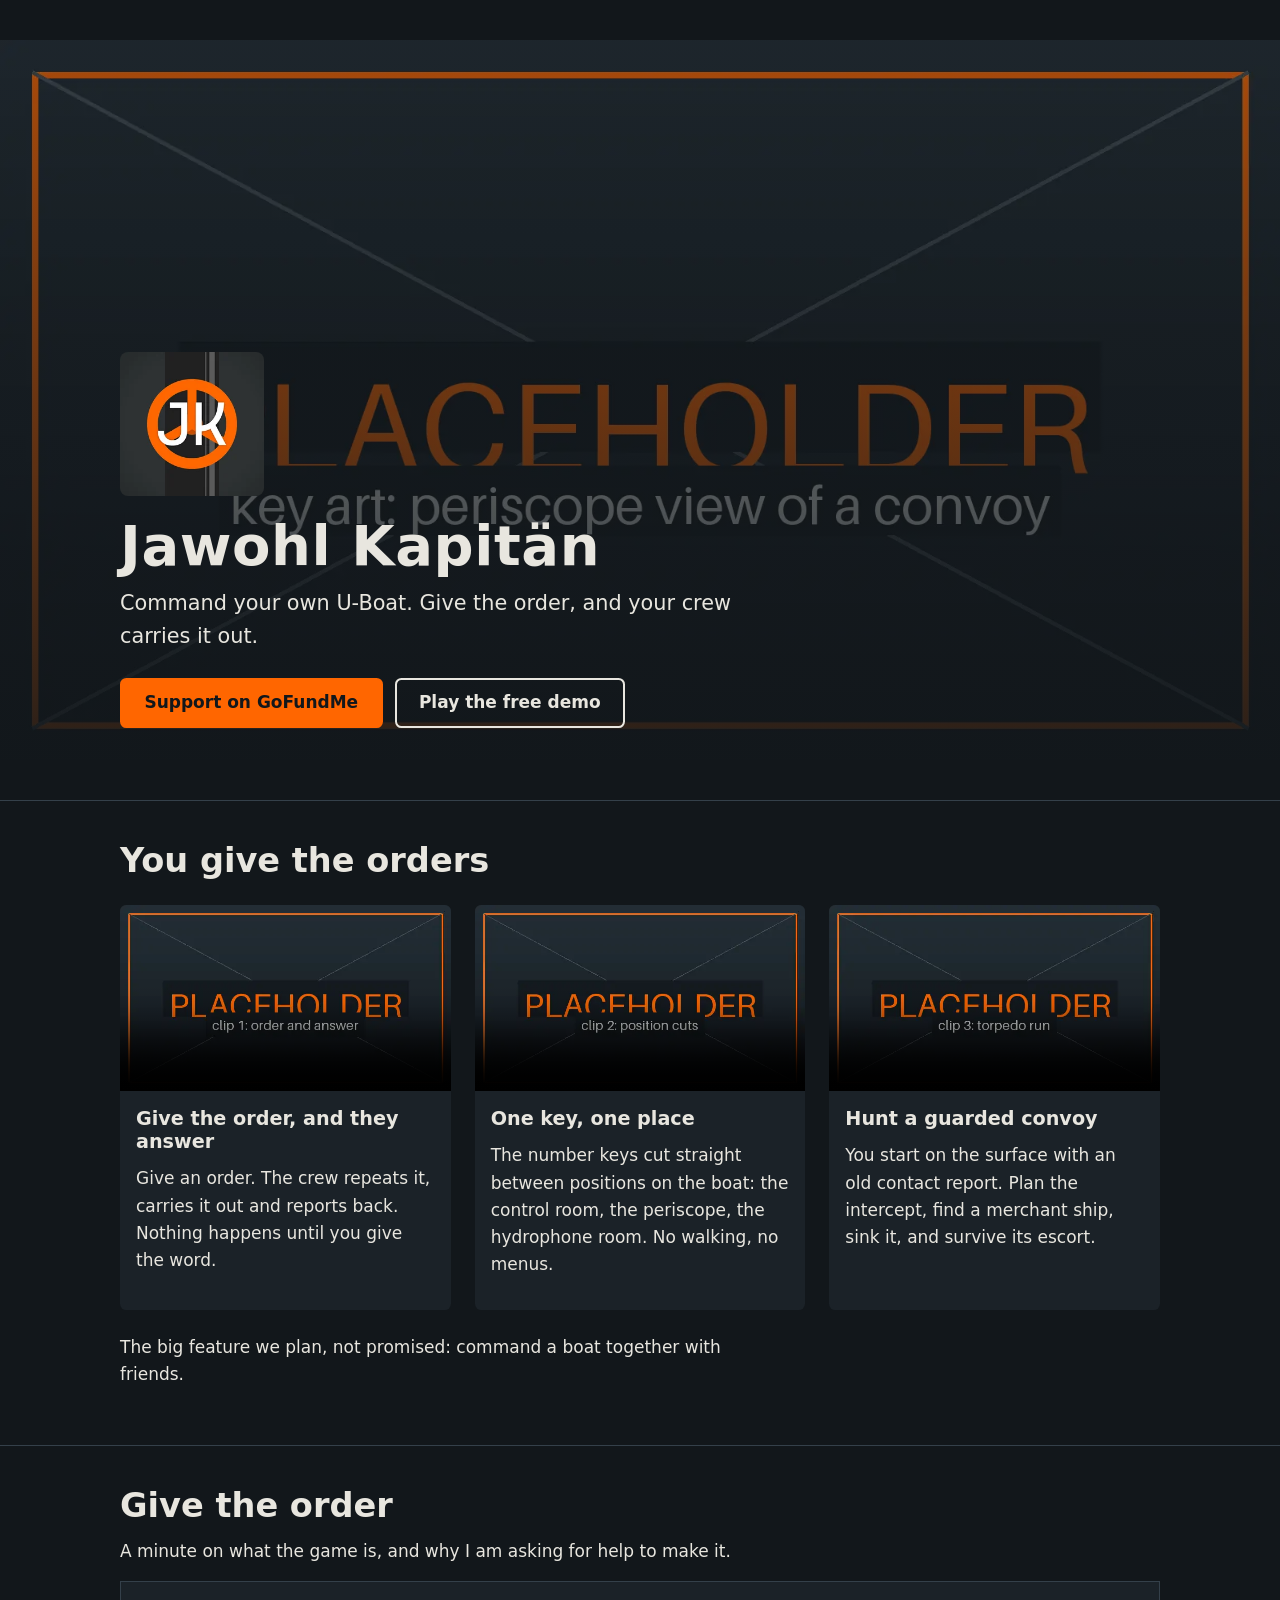
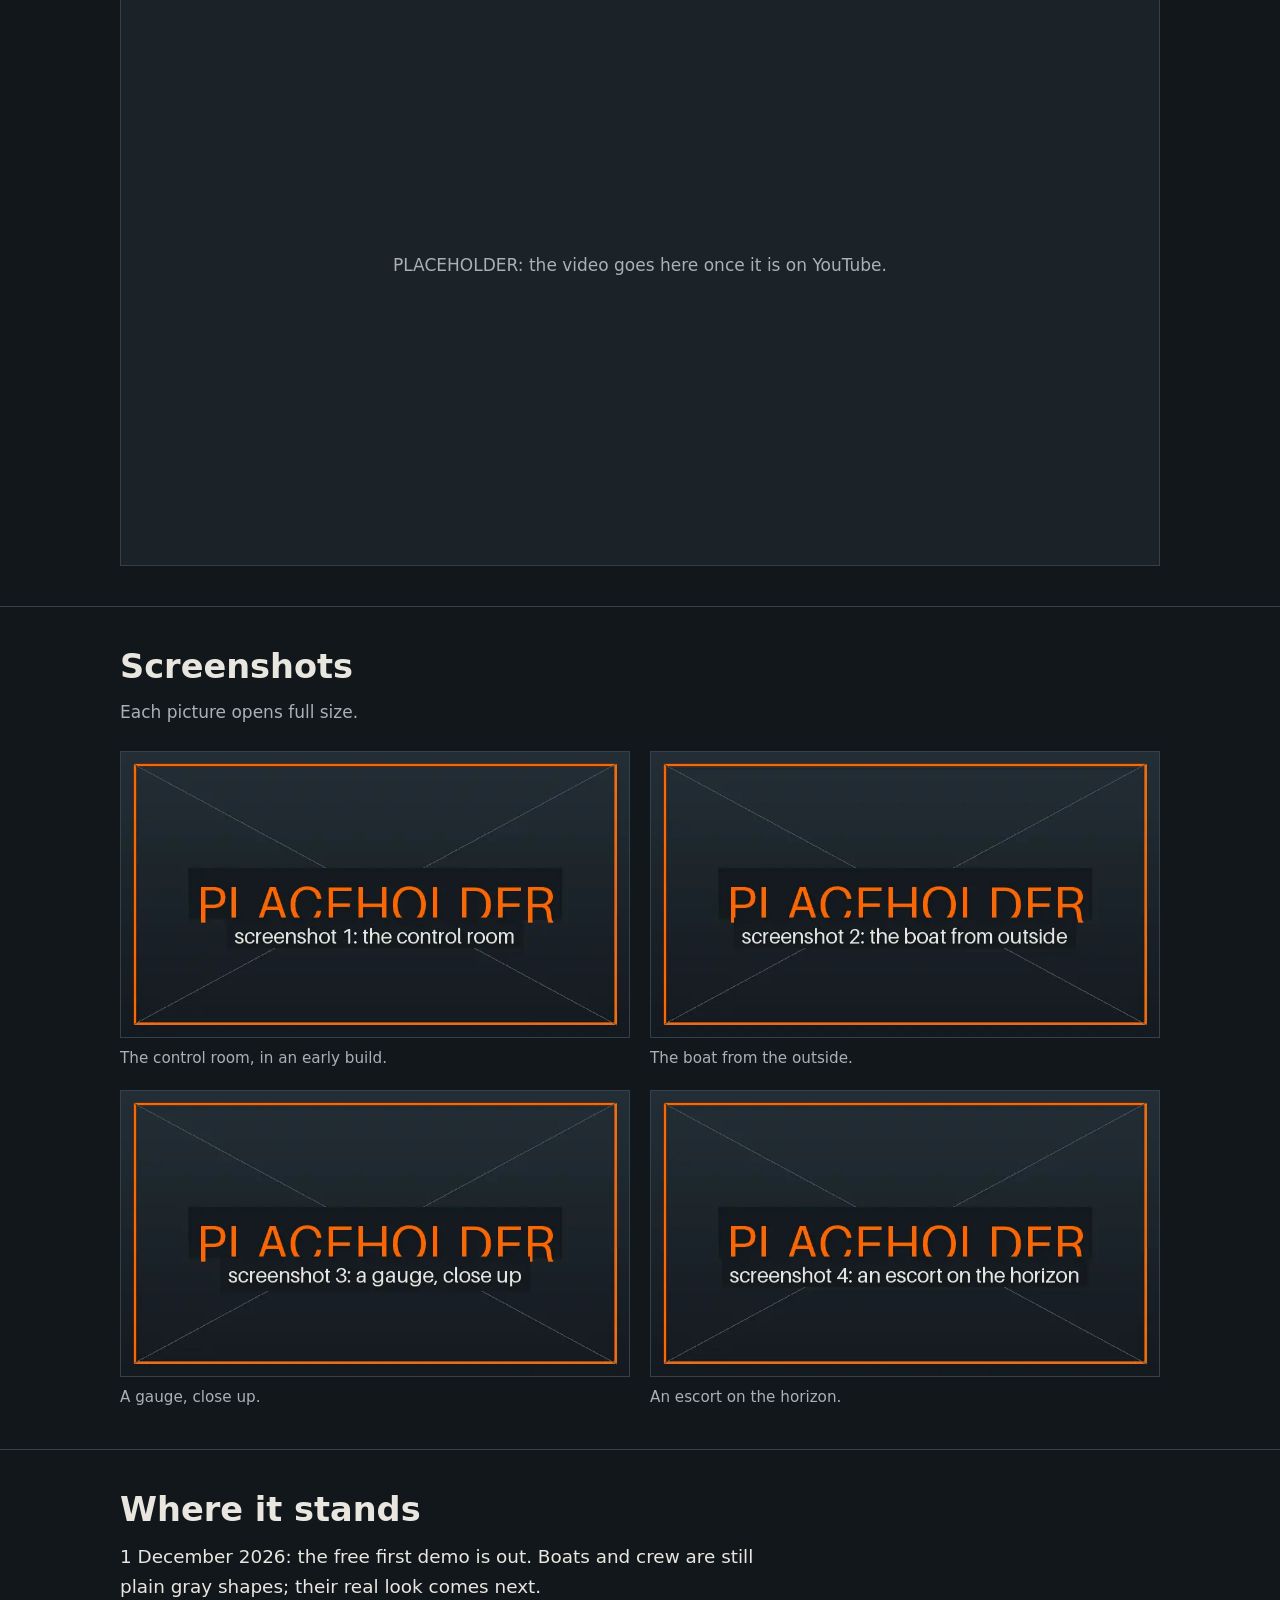
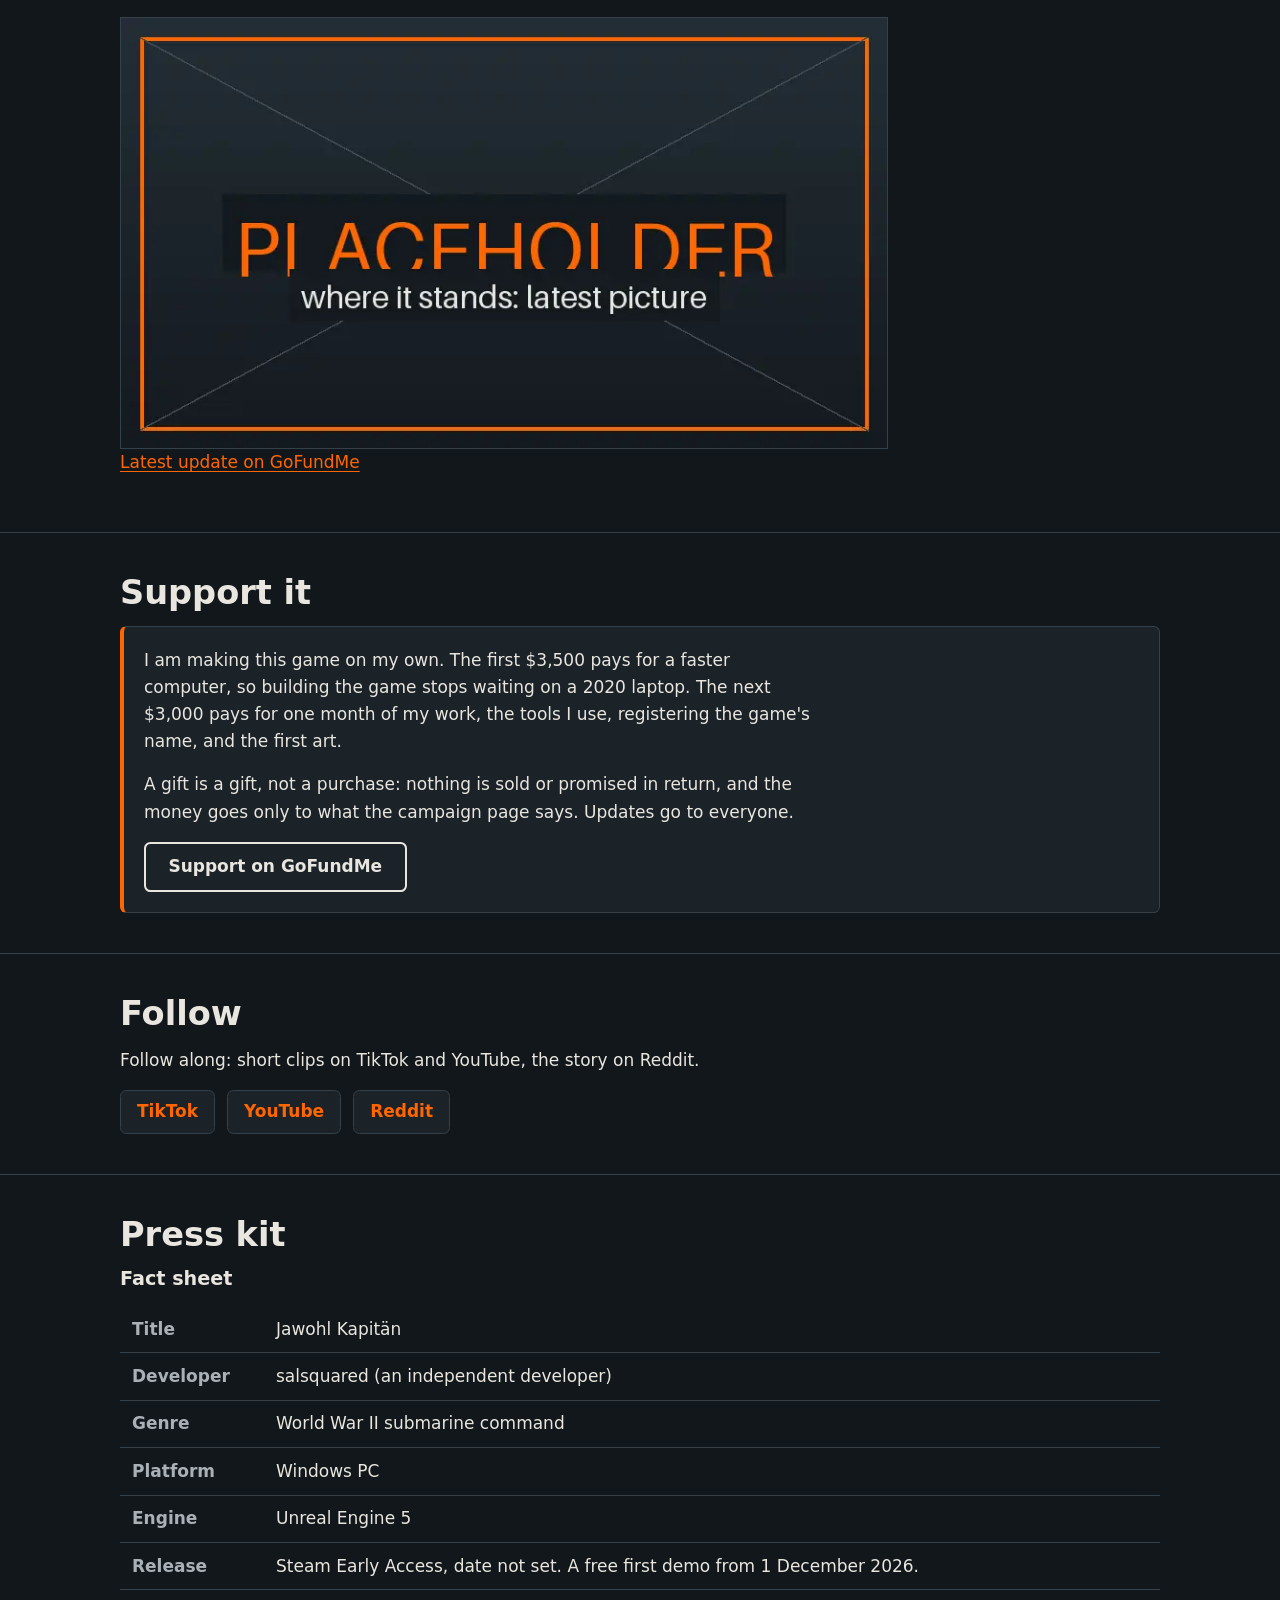
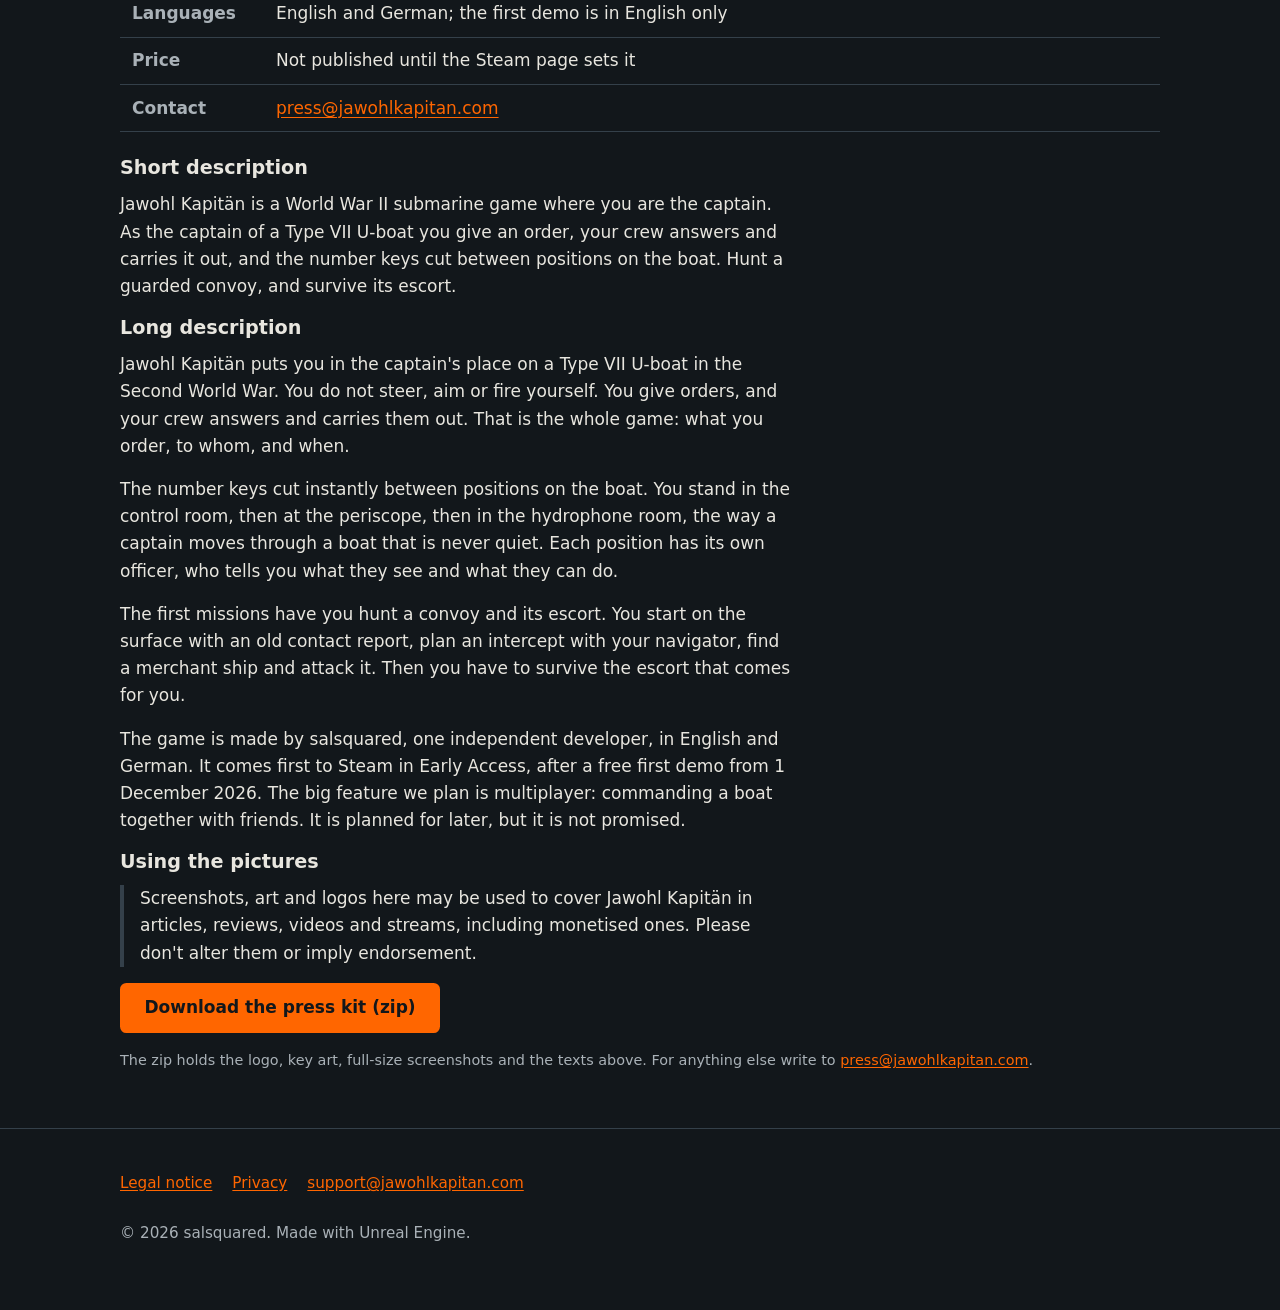
==== index.html @ ec9c2234 "The one-page site for Jawohl Kapitän, stage 1, with placeholder art - English page with nine section" ====
<!doctype html>
<html lang="en">
<head>
<meta charset="utf-8">
<meta name="viewport" content="width=device-width, initial-scale=1">
<title>Jawohl Kapitän: command your own U-Boat</title>
<!-- TODO-COPY: the hook is not settled (description, og:description, twitter:description and the hero). -->
<meta name="description" content="Command your own U-Boat. Give the order, and your crew carries it out.">
<meta name="referrer" content="strict-origin-when-cross-origin">
<meta name="theme-color" content="#12171b">
<link rel="canonical" href="https://jawohlkapitan.com/">
<!-- DE_LIVE: German is built but not switched on. See README, "Switching German on".
<link rel="alternate" hreflang="en" href="https://jawohlkapitan.com/">
<link rel="alternate" hreflang="de" href="https://jawohlkapitan.com/de/">
<link rel="alternate" hreflang="x-default" href="https://jawohlkapitan.com/">
-->
<!-- TODO-COPY: the JK badge logo is not settled (favicon, apple-touch-icon, hero logo). -->
<link rel="icon" type="image/png" href="/assets/img/favicon.png">
<link rel="apple-touch-icon" href="/assets/img/apple-touch-icon.png">
<link rel="stylesheet" href="/assets/site.css">
<meta property="og:type" content="website">
<meta property="og:site_name" content="Jawohl Kapitän">
<meta property="og:title" content="Jawohl Kapitän">
<meta property="og:description" content="Command your own U-Boat. Give the order, and your crew carries it out.">
<meta property="og:url" content="https://jawohlkapitan.com/">
<meta property="og:locale" content="en_US">
<meta property="og:image" content="https://jawohlkapitan.com/assets/img/og.jpg">
<meta property="og:image:width" content="1200">
<meta property="og:image:height" content="630">
<meta property="og:image:alt" content="Jawohl Kapitän: a convoy seen through a periscope">
<meta name="twitter:card" content="summary_large_image">
<meta name="twitter:title" content="Jawohl Kapitän">
<meta name="twitter:description" content="Command your own U-Boat. Give the order, and your crew carries it out.">
<meta name="twitter:image" content="https://jawohlkapitan.com/assets/img/og.jpg">
<meta name="twitter:image:alt" content="Jawohl Kapitän: a convoy seen through a periscope">
</head>
<body>
<a class="skip" href="#main">Skip to the content</a>
<header class="wrap langbar"><!-- DE_LIVE: language switch, uncomment when German goes live.
<nav aria-label="Language"><span aria-current="true">EN</span> | <a href="/de/" hreflang="de" lang="de">DE</a></nav>
--></header>

<main id="main">

<!-- 1 Top -->
<section id="top" aria-labelledby="top-title">
  <div class="hero">
    <!-- PLACEHOLDER key art: replace assets/img/hero-1x.webp (800 px wide) and hero-2x.webp (1600 px wide). -->
    <img class="hero-img" src="/assets/img/hero-1x.webp" srcset="/assets/img/hero-1x.webp 800w, /assets/img/hero-2x.webp 1600w" sizes="100vw" width="1600" height="900" alt="A convoy of merchant ships on the open sea, seen through a periscope">
    <div class="hero-text">
      <!-- TODO-COPY: the JK badge logo is not settled. -->
      <img class="hero-logo" src="/assets/img/logo-1x.webp" srcset="/assets/img/logo-1x.webp 1x, /assets/img/logo-2x.webp 2x" width="256" height="256" alt="Jawohl Kapitän logo">
      <h1 id="top-title">Jawohl Kapitän</h1>
      <!-- TODO-COPY: the hook is not settled; it is repeated in the description, og:description and twitter:description meta tags. -->
      <p class="hero-hook">Command your own U-Boat. Give the order, and your crew carries it out.</p>
      <div class="buttons">
        <!-- STAGE 1 main button. Stage 2: "Wishlist on Steam" (href = the Steam store page). Stage 3: "Buy on Steam". See README, "Stage switches". -->
        <a class="btn" href="https://TODO-GOFUNDME">Support on GoFundMe</a>
        <!-- Second button from 1 December 2026: itch.io until the Steam page is up, then the Steam page. -->
        <!-- TODO-COPY: the demo's name ("the free first demo") is not settled. -->
        <a class="btn btn-second" href="https://TODO-ITCH">Play the free demo</a>
      </div>
    </div>
  </div>
</section>

<!-- 2 You give the orders -->
<section id="orders" aria-labelledby="orders-title">
  <div class="wrap">
    <h2 id="orders-title">You give the orders</h2>
    <ul class="clips">
      <li class="clip">
        <!-- PLACEHOLDER clip: replace assets/video/clip-1.mp4 (5 to 8 s, silent, under about 2 MB, captions burned in) and assets/img/clip-1-poster.webp -->
        <video muted loop playsinline autoplay controls poster="/assets/img/clip-1-poster.webp" width="640" height="360" aria-label="Silent clip: you give an order and the crew answers, with captions">
          <source src="/assets/video/clip-1.mp4" type="video/mp4">
        </video>
        <img class="still" src="/assets/img/clip-1-poster.webp" width="640" height="360" loading="lazy" alt="Still from the clip: you give an order and the crew answers">
        <div class="clip-body">
          <h3>Give the order, and they answer</h3>
          <p>Give an order. The crew repeats it, carries it out and reports back. Nothing happens until you give the word.</p>
        </div>
      </li>
      <li class="clip">
        <!-- PLACEHOLDER clip: replace assets/video/clip-2.mp4 and assets/img/clip-2-poster.webp -->
        <video muted loop playsinline autoplay controls poster="/assets/img/clip-2-poster.webp" width="640" height="360" aria-label="Silent clip: the number keys cut between positions on the boat">
          <source src="/assets/video/clip-2.mp4" type="video/mp4">
        </video>
        <img class="still" src="/assets/img/clip-2-poster.webp" width="640" height="360" loading="lazy" alt="Still from the clip: cutting between positions on the boat">
        <div class="clip-body">
          <h3>One key, one place</h3>
          <p>The number keys cut straight between positions on the boat: the control room, the periscope, the hydrophone room. No walking, no menus.</p>
        </div>
      </li>
      <li class="clip">
        <!-- PLACEHOLDER clip: replace assets/video/clip-3.mp4 and assets/img/clip-3-poster.webp -->
        <video muted loop playsinline autoplay controls poster="/assets/img/clip-3-poster.webp" width="640" height="360" aria-label="Silent clip: a torpedo run against a merchant ship">
          <source src="/assets/video/clip-3.mp4" type="video/mp4">
        </video>
        <img class="still" src="/assets/img/clip-3-poster.webp" width="640" height="360" loading="lazy" alt="Still from the clip: a torpedo run against a merchant ship">
        <div class="clip-body">
          <h3>Hunt a guarded convoy</h3>
          <p>You start on the surface with an old contact report. Plan the intercept, find a merchant ship, sink it, and survive its escort.</p>
        </div>
      </li>
    </ul>
    <p class="note-line">The big feature we plan, not promised: command a boat together with friends.</p>
  </div>
</section>

<!-- 3 The video -->
<section id="video" aria-labelledby="video-title">
  <div class="wrap">
    <h2 id="video-title">Give the order</h2>
    <p>A minute on what the game is, and why I am asking for help to make it.</p>
    <div class="video-frame">
      <!-- TODO-VIDEO-ID: once the YouTube video exists, delete the placeholder div below and uncomment this iframe, putting the real ID in the URL.
      <iframe src="https://www.youtube-nocookie.com/embed/TODO-VIDEO-ID" title="Jawohl Kapitän: Give the order (video)" loading="lazy" referrerpolicy="strict-origin-when-cross-origin" allow="fullscreen; picture-in-picture" allowfullscreen></iframe>
      -->
      <div class="video-placeholder" role="img" aria-label="Video placeholder"><p>PLACEHOLDER: the video goes here once it is on YouTube.</p></div>
    </div>
  </div>
</section>

<!-- 4 Screenshots -->
<section id="screenshots" aria-labelledby="screenshots-title">
  <div class="wrap">
    <h2 id="screenshots-title">Screenshots</h2>
    <p class="muted">Each picture opens full size.</p>
    <ul class="shots">
      <li><figure>
        <!-- PLACEHOLDER still: replace assets/img/shot-1-1x.webp (800 px) and shot-1-2x.webp (1600 px, also the full-size link) -->
        <a href="/assets/img/shot-1-2x.webp"><img src="/assets/img/shot-1-1x.webp" srcset="/assets/img/shot-1-1x.webp 800w, /assets/img/shot-1-2x.webp 1600w" sizes="(min-width: 40rem) 50vw, 100vw" width="1600" height="900" loading="lazy" alt="The control room of the U-boat, seen from the captain's position"></a>
        <figcaption>The control room, in an early build.</figcaption>
      </figure></li>
      <li><figure>
        <a href="/assets/img/shot-2-2x.webp"><img src="/assets/img/shot-2-1x.webp" srcset="/assets/img/shot-2-1x.webp 800w, /assets/img/shot-2-2x.webp 1600w" sizes="(min-width: 40rem) 50vw, 100vw" width="1600" height="900" loading="lazy" alt="The U-boat seen from the outside, on the surface"></a>
        <figcaption>The boat from the outside.</figcaption>
      </figure></li>
      <li><figure>
        <a href="/assets/img/shot-3-2x.webp"><img src="/assets/img/shot-3-1x.webp" srcset="/assets/img/shot-3-1x.webp 800w, /assets/img/shot-3-2x.webp 1600w" sizes="(min-width: 40rem) 50vw, 100vw" width="1600" height="900" loading="lazy" alt="Close-up of a gauge in the boat"></a>
        <figcaption>A gauge, close up.</figcaption>
      </figure></li>
      <li><figure>
        <a href="/assets/img/shot-4-2x.webp"><img src="/assets/img/shot-4-1x.webp" srcset="/assets/img/shot-4-1x.webp 800w, /assets/img/shot-4-2x.webp 1600w" sizes="(min-width: 40rem) 50vw, 100vw" width="1600" height="900" loading="lazy" alt="An escort corvette on the horizon"></a>
        <figcaption>An escort on the horizon.</figcaption>
      </figure></li>
    </ul>
  </div>
</section>

<!-- 5 Where it stands -->
<section id="status" aria-labelledby="status-title">
  <div class="wrap">
    <h2 id="status-title">Where it stands</h2>
    <!-- Rewrite this one dated line at each milestone, together with the GoFundMe update. -->
    <!-- TODO-COPY: the demo's name ("the free first demo") is not settled. -->
    <p class="dated">1 December 2026: the free first demo is out. Boats and crew are still plain gray shapes; their real look comes next.</p>
    <figure class="status-fig">
      <!-- PLACEHOLDER picture: replace assets/img/status-1x.webp and status-2x.webp with the newest picture -->
      <a href="/assets/img/status-2x.webp"><img src="/assets/img/status-1x.webp" srcset="/assets/img/status-1x.webp 800w, /assets/img/status-2x.webp 1600w" sizes="(min-width: 48rem) 48rem, 100vw" width="1600" height="900" loading="lazy" alt="The newest picture of the game"></a>
    </figure>
    <!-- Remove this link when the campaign ends. -->
    <p class="update-link"><a href="https://TODO-GOFUNDME-UPDATE">Latest update on GoFundMe</a></p>
  </div>
</section>

<!-- CAMPAIGN_BLOCK_START: section 6 shows only while the GoFundMe campaign runs. Delete from here to CAMPAIGN_BLOCK_END when it ends. -->
<section id="support" aria-labelledby="support-title">
  <div class="wrap">
    <h2 id="support-title">Support it</h2>
    <div class="support">
      <!-- TODO-COPY: the first line of section 6 ("pays for") is not settled. -->
      <p>I am making this game on my own. The first $3,500 pays for a faster computer, so building the game stops waiting on a 2020 laptop. The next $3,000 pays for one month of my work, the tools I use, registering the game's name, and the first art.</p>
      <p>A gift is a gift, not a purchase: nothing is sold or promised in return, and the money goes only to what the campaign page says. Updates go to everyone.</p>
      <div class="buttons"><a class="btn btn-second" href="https://TODO-GOFUNDME">Support on GoFundMe</a></div>
    </div>
  </div>
</section>
<!-- CAMPAIGN_BLOCK_END -->

<!-- 7 Follow -->
<section id="follow" aria-labelledby="follow-title">
  <div class="wrap">
    <h2 id="follow-title">Follow</h2>
    <p>Follow along: short clips on TikTok and YouTube, the story on Reddit.</p>
    <ul class="linkrow">
      <li><a href="https://www.tiktok.com/@jawohlkapitan">TikTok</a></li>
      <li><a href="https://www.youtube.com/@jawohlkapitan">YouTube</a></li>
      <li><a href="https://www.reddit.com/user/jawohlkapitan">Reddit</a></li>
      <!-- STEAM_BLOCK (stage 2, when the Steam page exists): uncomment and set the real URL.
      <li><a href="https://TODO-STEAM-URL">Steam</a></li>
      -->
      <!-- BLUESKY_BLOCK (once the handle is claimed and posting): uncomment and set the real URL.
      <li><a href="https://bsky.app/profile/jawohlkapitan.com">Bluesky</a></li>
      -->
      <!-- X_BLOCK (once the account is claimed and posting): uncomment and set the real URL.
      <li><a href="https://x.com/TODO-X-HANDLE">X</a></li>
      -->
    </ul>
  </div>
</section>

<!-- 8 Press kit -->
<section id="press" aria-labelledby="press-title">
  <div class="wrap">
    <h2 id="press-title">Press kit</h2>
    <h3>Fact sheet</h3>
    <table class="facts">
      <tbody>
        <tr><th scope="row">Title</th><td>Jawohl Kapitän</td></tr>
        <tr><th scope="row">Developer</th><td>salsquared (an independent developer)</td></tr>
        <tr><th scope="row">Genre</th><td>World War II submarine command</td></tr>
        <tr><th scope="row">Platform</th><td>Windows PC</td></tr>
        <tr><th scope="row">Engine</th><td>Unreal Engine 5</td></tr>
        <!-- TODO-COPY: the demo's name ("the free first demo") is not settled. -->
        <tr><th scope="row">Release</th><td>Steam Early Access, date not set. A free first demo from 1 December 2026.</td></tr>
        <tr><th scope="row">Languages</th><td>English and German; the first demo is in English only</td></tr>
        <tr><th scope="row">Price</th><td>Not published until the Steam page sets it</td></tr>
        <tr><th scope="row">Contact</th><td><a href="mailto:press@jawohlkapitan.com">press@jawohlkapitan.com</a></td></tr>
      </tbody>
    </table>
    <h3>Short description</h3>
    <p class="desc">Jawohl Kapitän is a World War II submarine game where you are the captain. As the captain of a Type VII U-boat you give an order, your crew answers and carries it out, and the number keys cut between positions on the boat. Hunt a guarded convoy, and survive its escort.</p>
    <h3>Long description</h3>
    <div class="desc">
      <!-- TODO-COPY: "You do not steer, aim or fire yourself." in this paragraph is not settled. -->
      <p>Jawohl Kapitän puts you in the captain's place on a Type VII U-boat in the Second World War. You do not steer, aim or fire yourself. You give orders, and your crew answers and carries them out. That is the whole game: what you order, to whom, and when.</p>
      <p>The number keys cut instantly between positions on the boat. You stand in the control room, then at the periscope, then in the hydrophone room, the way a captain moves through a boat that is never quiet. Each position has its own officer, who tells you what they see and what they can do.</p>
      <!-- TODO-COPY: "first missions" (and its German) is not settled. -->
      <p>The first missions have you hunt a convoy and its escort. You start on the surface with an old contact report, plan an intercept with your navigator, find a merchant ship and attack it. Then you have to survive the escort that comes for you.</p>
      <!-- TODO-COPY: "the free first demo" is not settled. -->
      <p>The game is made by salsquared, one independent developer, in English and German. It comes first to Steam in Early Access, after a free first demo from 1 December 2026. The big feature we plan is multiplayer: commanding a boat together with friends. It is planned for later, but it is not promised.</p>
    </div>
    <h3>Using the pictures</h3>
    <p class="use-line">Screenshots, art and logos here may be used to cover Jawohl Kapitän in articles, reviews, videos and streams, including monetised ones. Please don't alter them or imply endorsement.</p>
    <p>
      <!-- PLACEHOLDER zip: built from placeholder files for now. Rebuild with tools/build_press_kit.py (README, "Press kit rebuild"). -->
      <a class="btn" href="/press/jawohl-kapitan-press-kit.zip" download>Download the press kit (zip)</a>
    </p>
    <p class="small">The zip holds the logo, key art, full-size screenshots and the texts above. For anything else write to <a href="mailto:press@jawohlkapitan.com">press@jawohlkapitan.com</a>.</p>
  </div>
</section>

</main>

<!-- 9 Footer -->
<footer id="footer">
  <div class="wrap">
    <ul>
      <li><a href="/legal-notice/">Legal notice</a></li>
      <li><a href="/privacy/">Privacy</a></li>
      <!-- DE_LIVE: German privacy notice link, uncomment when German goes live.
      <li><a href="/de/datenschutz/" hreflang="de" lang="de">Datenschutz</a></li>
      -->
      <li><a href="mailto:support@jawohlkapitan.com">support@jawohlkapitan.com</a></li>
    </ul>
    <p>&copy; 2026 salsquared. Made with Unreal Engine.</p>
  </div>
</footer>
</body>
</html>
---- assets/site.css ----
/* Jawohl Kapitän site. One file, no inline styles anywhere (the CSP has no 'unsafe-inline'). */

/* PLACEHOLDER palette: colours are not settled yet. Change them here only. */
:root {
  --bg: #12171b;
  --surface: #1b2228;
  --surface-2: #232c33;
  --text: #e8e6df;
  --muted: #a9b1b7;
  --accent: #ff6600;      /* from the logo ring */
  --accent-text: #12171b; /* text on an accent button */
  --line: #34404a;
  --focus: #ffd24d;
  --maxw: 68rem;
  --gutter: 1rem;
}

*, *::before, *::after { box-sizing: border-box; }
html { -webkit-text-size-adjust: 100%; }
body {
  margin: 0;
  background: var(--bg);
  color: var(--text);
  font: 1.0625rem/1.6 system-ui, -apple-system, "Segoe UI", Roboto, "Helvetica Neue", Arial, sans-serif;
}
img, video { display: block; max-width: 100%; height: auto; }
a { color: var(--accent); text-underline-offset: 0.15em; }
a:hover { color: #ff8a3d; }
:focus-visible { outline: 3px solid var(--focus); outline-offset: 3px; }

.skip { position: absolute; left: -999px; top: 0; background: var(--focus); color: #000; padding: 0.75rem 1rem; z-index: 10; }
.skip:focus { left: 0; }

.wrap { width: 100%; max-width: var(--maxw); margin: 0 auto; padding: 0 var(--gutter); }
section { padding: 2.5rem 0; border-top: 1px solid var(--line); }
section:first-of-type { border-top: 0; }
h1, h2, h3 { line-height: 1.2; margin: 0 0 0.75rem; }
h1 { font-size: clamp(2rem, 8vw, 3.5rem); letter-spacing: 0.01em; }
h2 { font-size: clamp(1.5rem, 5vw, 2.1rem); }
h3 { font-size: 1.2rem; }
p { margin: 0 0 1rem; }
.lead { font-size: 1.2rem; max-width: 40rem; }
.muted, figcaption, .small { color: var(--muted); }
.small { font-size: 0.9rem; }

/* language switch (only used once German is live) */
header:empty { display: none; }
.langbar { display: flex; justify-content: flex-end; padding: 0.5rem 0; font-size: 0.95rem; }
.langbar a, .langbar span { display: inline-block; padding: 0.6rem 0.5rem; min-height: 44px; }
.langbar [aria-current] { color: var(--text); font-weight: 700; text-decoration: none; }

/* 1 Top */
.hero { position: relative; display: grid; background: var(--surface); }
.hero > * { grid-area: 1 / 1; }
.hero-img { width: 100%; height: 100%; min-height: 26rem; object-fit: cover; }
.hero::after { content: ""; grid-area: 1 / 1; background: linear-gradient(to bottom, rgba(18, 23, 27, 0.35), rgba(18, 23, 27, 0.9)); }
.hero-text { position: relative; z-index: 1; align-self: end; padding: 2rem var(--gutter); max-width: var(--maxw); width: 100%; margin: 0 auto; }
.hero-text > * { max-width: 40rem; }
.hero-logo { width: 7rem; height: 7rem; border-radius: 0.5rem; margin-bottom: 1rem; }
.hero h1 { margin-bottom: 0.5rem; }
.hero-hook { font-size: 1.3rem; margin-bottom: 1.5rem; }

.buttons { display: flex; flex-wrap: wrap; gap: 0.75rem; }
.btn {
  display: inline-flex; align-items: center; justify-content: center;
  min-height: 48px; padding: 0.6rem 1.4rem;
  border-radius: 0.4rem; border: 2px solid var(--accent);
  font-weight: 700; text-decoration: none; text-align: center;
  background: var(--accent); color: var(--accent-text);
  flex: 1 1 14rem;
}
.btn:hover { background: #ff8a3d; border-color: #ff8a3d; color: var(--accent-text); }
.btn-second { background: transparent; color: var(--text); border-color: var(--text); }
.btn-second:hover { background: var(--surface-2); color: var(--text); border-color: var(--text); }

/* 2 clips */
.clips { display: grid; gap: 1.5rem; grid-template-columns: 1fr; margin: 1.5rem 0; padding: 0; list-style: none; }
.clip { background: var(--surface); border-radius: 0.4rem; overflow: hidden; }
.clip video, .clip .still { width: 100%; aspect-ratio: 16 / 9; object-fit: cover; background: var(--surface-2); }
.clip .still { display: none; }
.clip-body { padding: 1rem; }
.note-line { max-width: 40rem; }

/* 3 video */
.video-frame { position: relative; width: 100%; aspect-ratio: 16 / 9; background: var(--surface); border: 1px solid var(--line); }
.video-frame iframe, .video-frame .video-placeholder { position: absolute; inset: 0; width: 100%; height: 100%; border: 0; }
.video-placeholder { display: flex; align-items: center; justify-content: center; text-align: center; padding: 1rem; color: var(--muted); }

/* 4 screenshots and 5 status */
.shots { display: grid; gap: 1.25rem; grid-template-columns: 1fr; margin: 1.5rem 0 0; padding: 0; list-style: none; }
.shots figure, .status-fig { margin: 0; }
.status-fig { max-width: 48rem; }
.shots a, .status-fig a { display: block; }
.shots img, .status-fig img { width: 100%; aspect-ratio: 16 / 9; object-fit: cover; background: var(--surface-2); border: 1px solid var(--line); }
figcaption { padding-top: 0.5rem; font-size: 0.95rem; }
.dated { font-size: 1.15rem; max-width: 40rem; }

/* 6 support */
.support { background: var(--surface); border: 1px solid var(--line); border-left: 4px solid var(--accent); border-radius: 0.4rem; padding: 1.25rem; }
.support p { max-width: 42rem; }

/* 7 follow, link rows */
.linkrow { display: flex; flex-wrap: wrap; gap: 0.75rem; padding: 0; margin: 1rem 0 0; list-style: none; }
.linkrow a { display: inline-flex; align-items: center; min-height: 44px; padding: 0.4rem 1rem; border: 1px solid var(--line); border-radius: 0.4rem; background: var(--surface); text-decoration: none; font-weight: 600; }
.linkrow a:hover { background: var(--surface-2); }

/* 8 press kit */
.facts { width: 100%; border-collapse: collapse; margin: 1rem 0 1.5rem; }
.facts th, .facts td { text-align: left; vertical-align: top; padding: 0.6rem 0.75rem; border-bottom: 1px solid var(--line); }
.facts th { width: 9rem; color: var(--muted); font-weight: 600; }
.facts td { overflow-wrap: anywhere; }
.desc { max-width: 42rem; }
.use-line { border-left: 4px solid var(--line); padding-left: 1rem; max-width: 42rem; }

/* 9 footer */
footer { border-top: 1px solid var(--line); padding: 2rem 0 3rem; color: var(--muted); font-size: 0.95rem; }
footer ul { display: flex; flex-wrap: wrap; gap: 0.25rem 1.25rem; list-style: none; padding: 0; margin: 0 0 1rem; }
footer a { display: inline-block; min-height: 44px; padding: 0.6rem 0; }

/* draft and notice banners, legal pages */
.draft-note { background: var(--surface-2); border: 1px solid var(--accent); border-radius: 0.4rem; padding: 0.75rem 1rem; margin: 1rem 0; }
.todo-legal { border: 2px dashed var(--accent); border-radius: 0.4rem; padding: 0.75rem 1rem; margin: 1rem 0; }
.prose { max-width: 44rem; padding-top: 2rem; padding-bottom: 3rem; }
.prose h2 { margin-top: 2rem; }

@media (max-width: 39.99rem) {
  .facts th { width: 6.5rem; padding-left: 0.5rem; padding-right: 0.5rem; }
  .facts td { padding-left: 0.5rem; padding-right: 0.5rem; }
}
@media (min-width: 40rem) {
  :root { --gutter: 1.5rem; }
  .shots { grid-template-columns: repeat(2, 1fr); }
  .btn { flex: 0 1 auto; }
}
@media (min-width: 48rem) {
  .clips { grid-template-columns: repeat(3, 1fr); }
  .hero-img { min-height: 32rem; }
  .hero-logo { width: 9rem; height: 9rem; }
}

/* Reduced motion: no autoplaying clips, show the still instead. */
@media (prefers-reduced-motion: reduce) {
  .clip video { display: none; }
  .clip .still { display: block; }
  html { scroll-behavior: auto; }
}
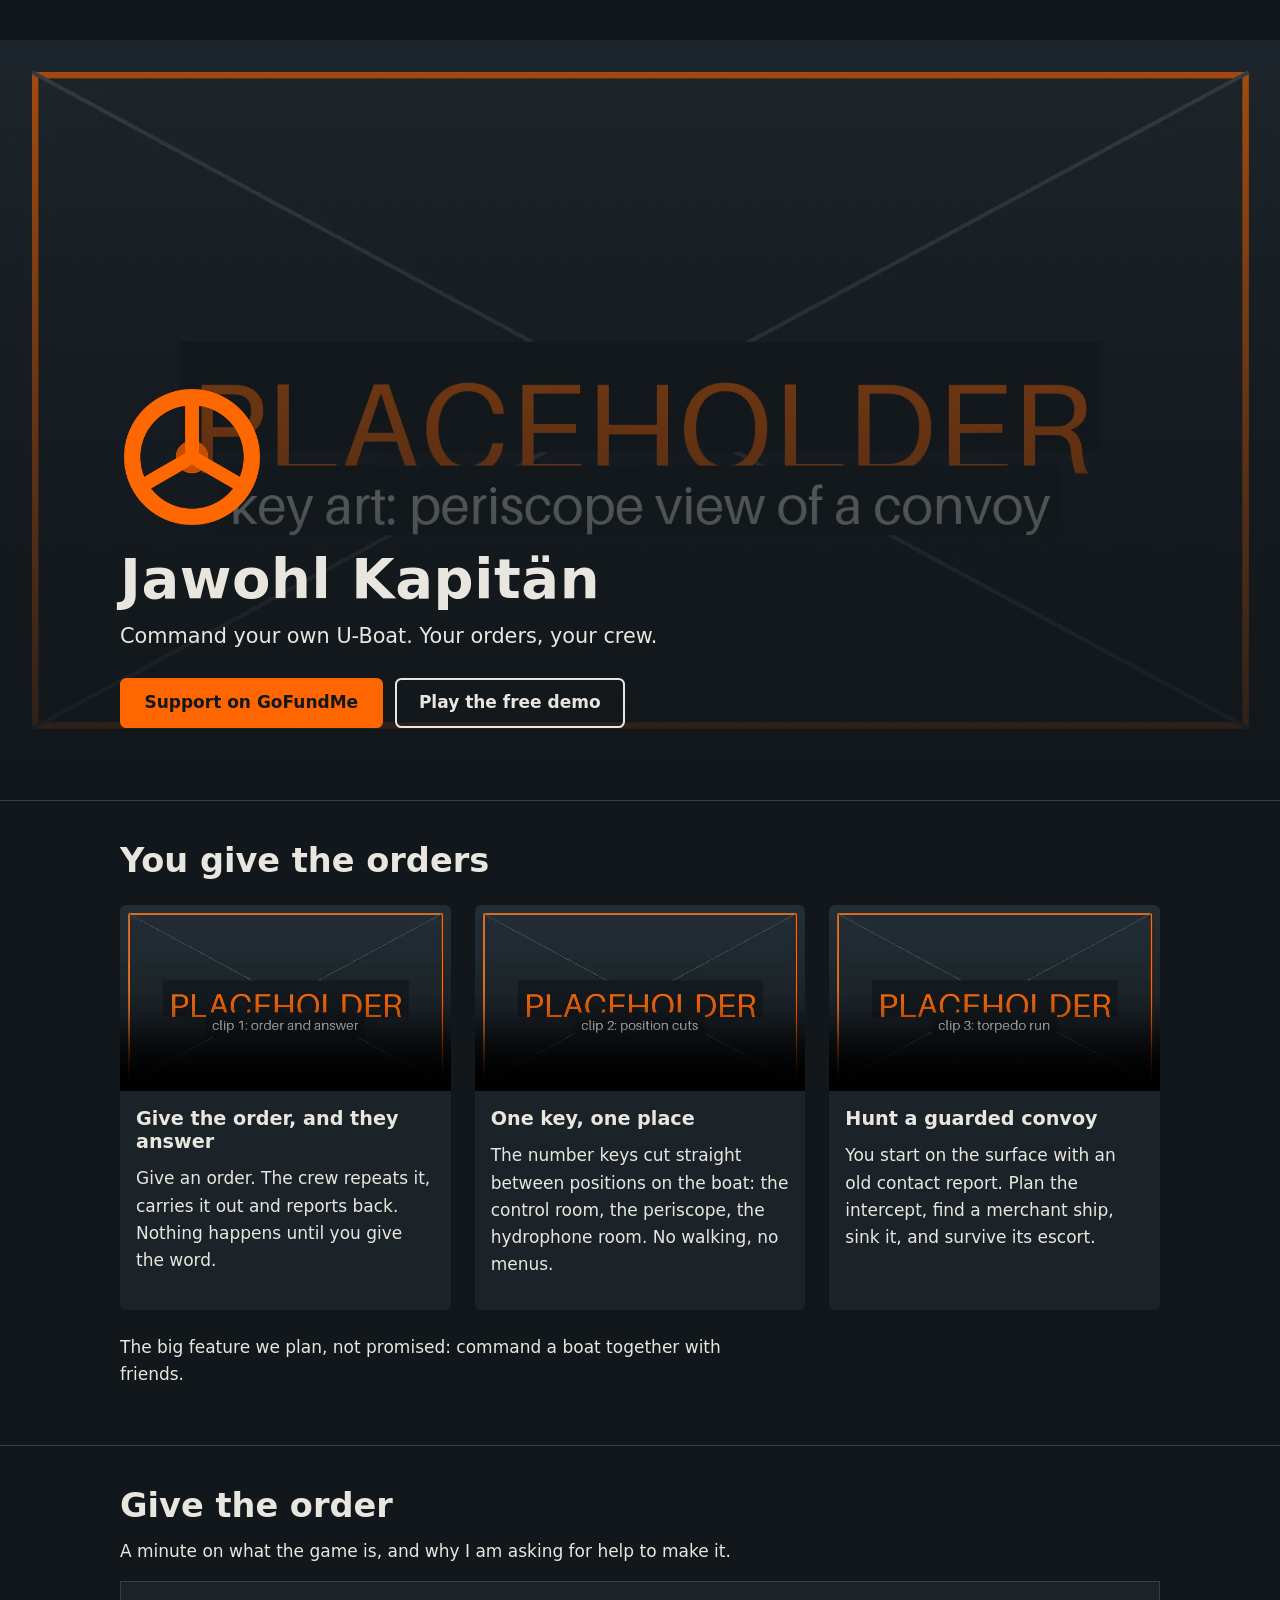
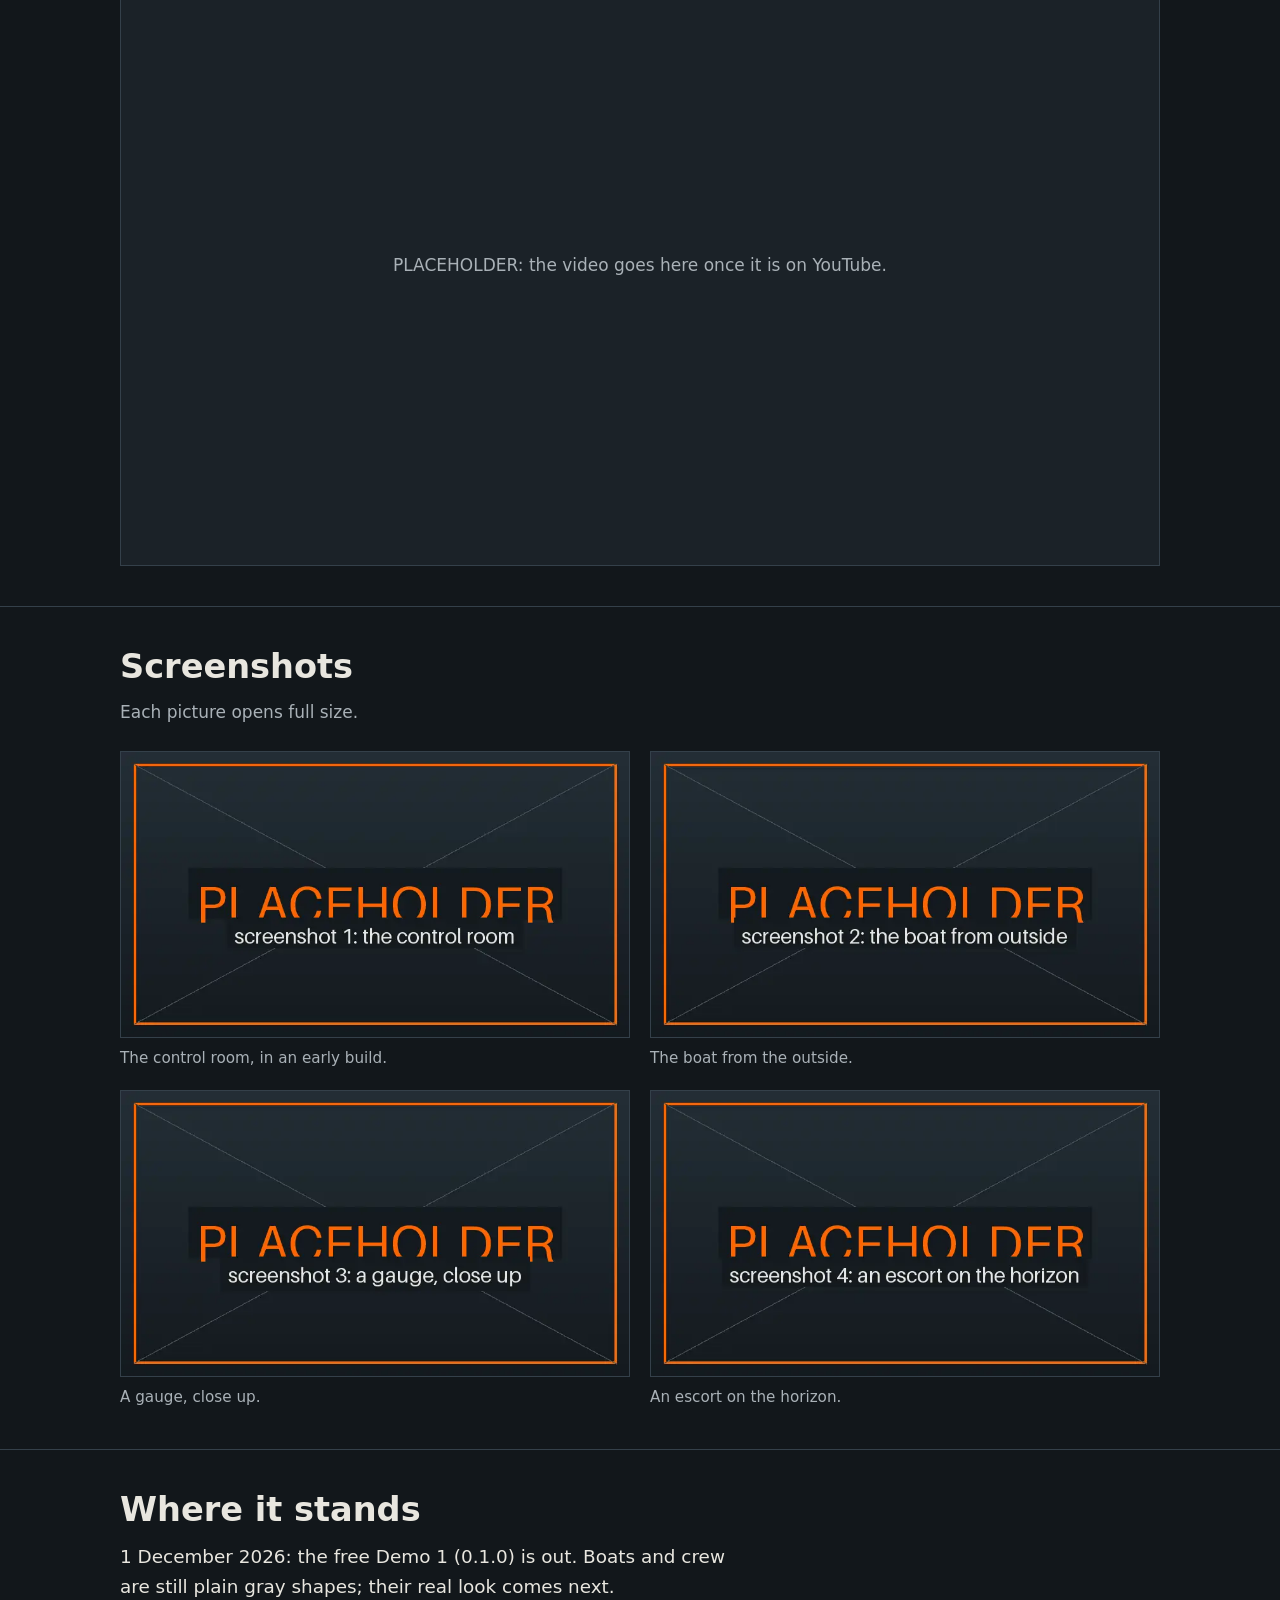
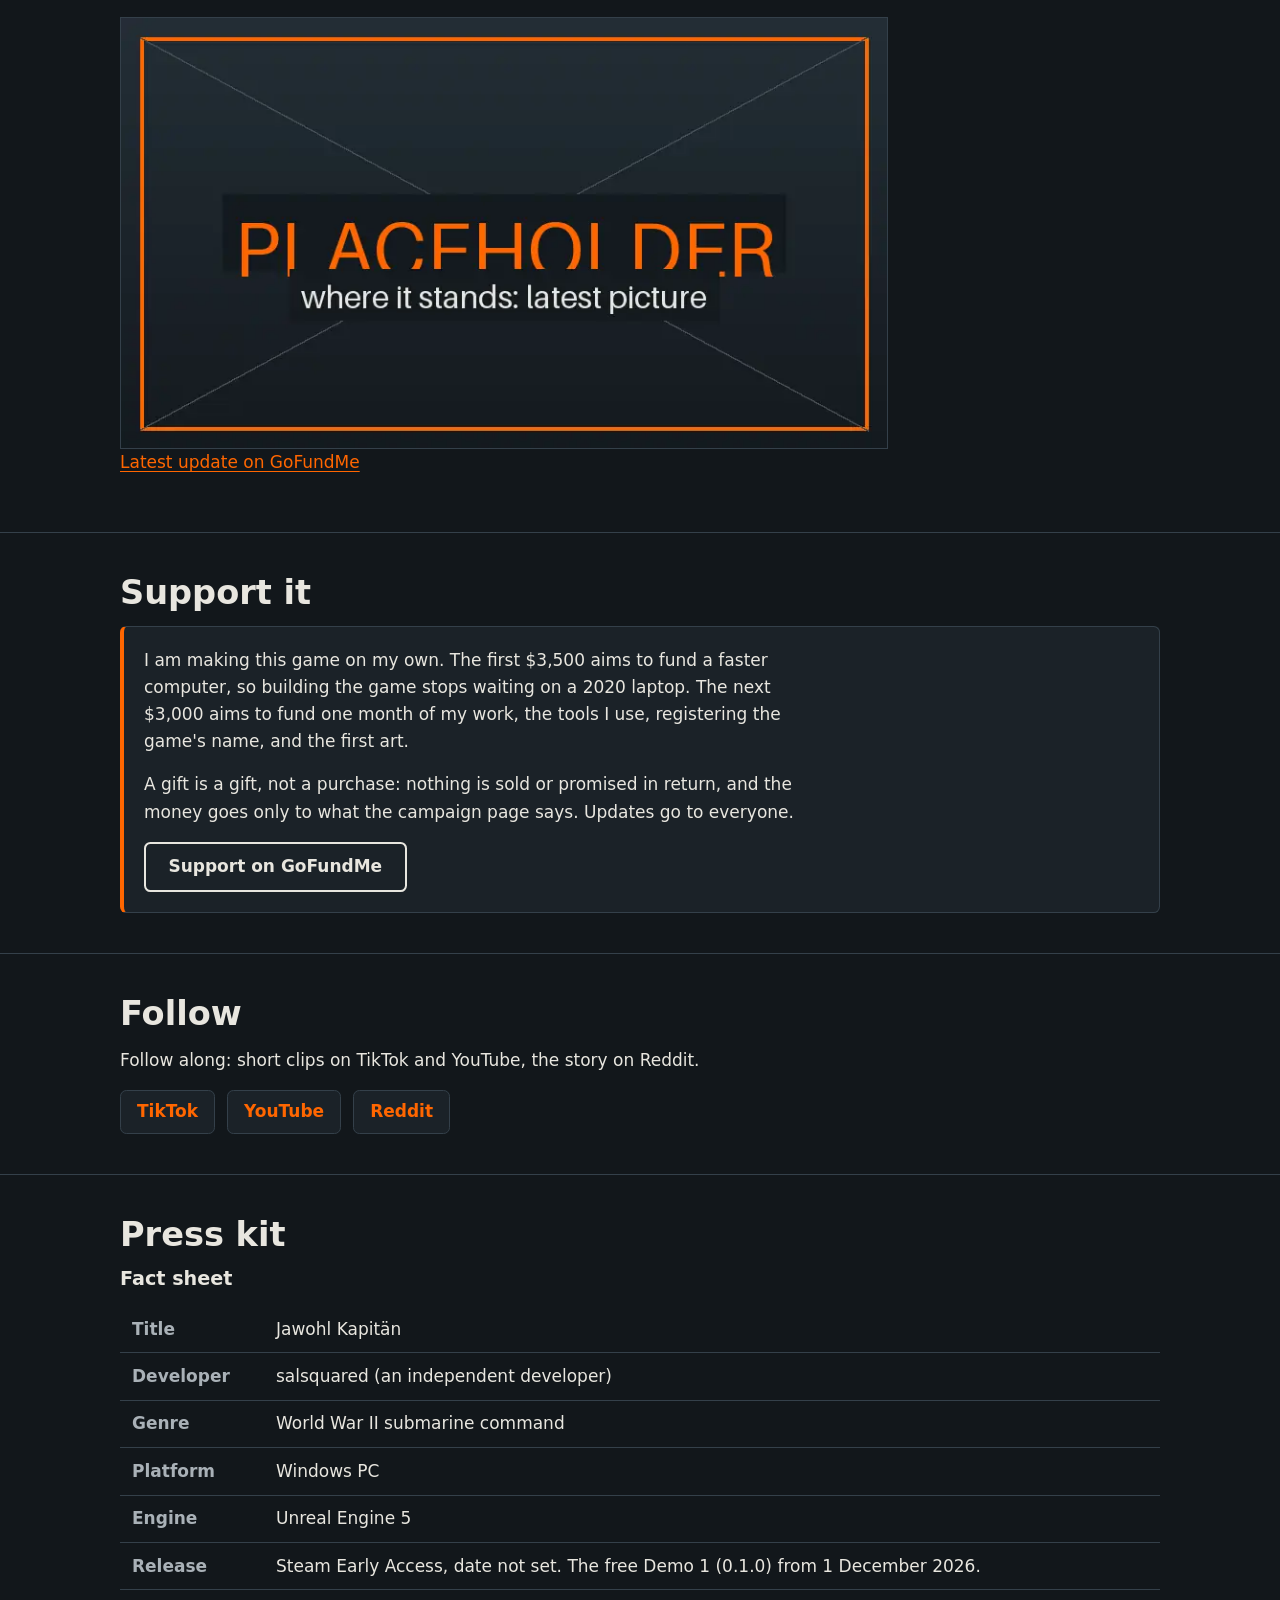
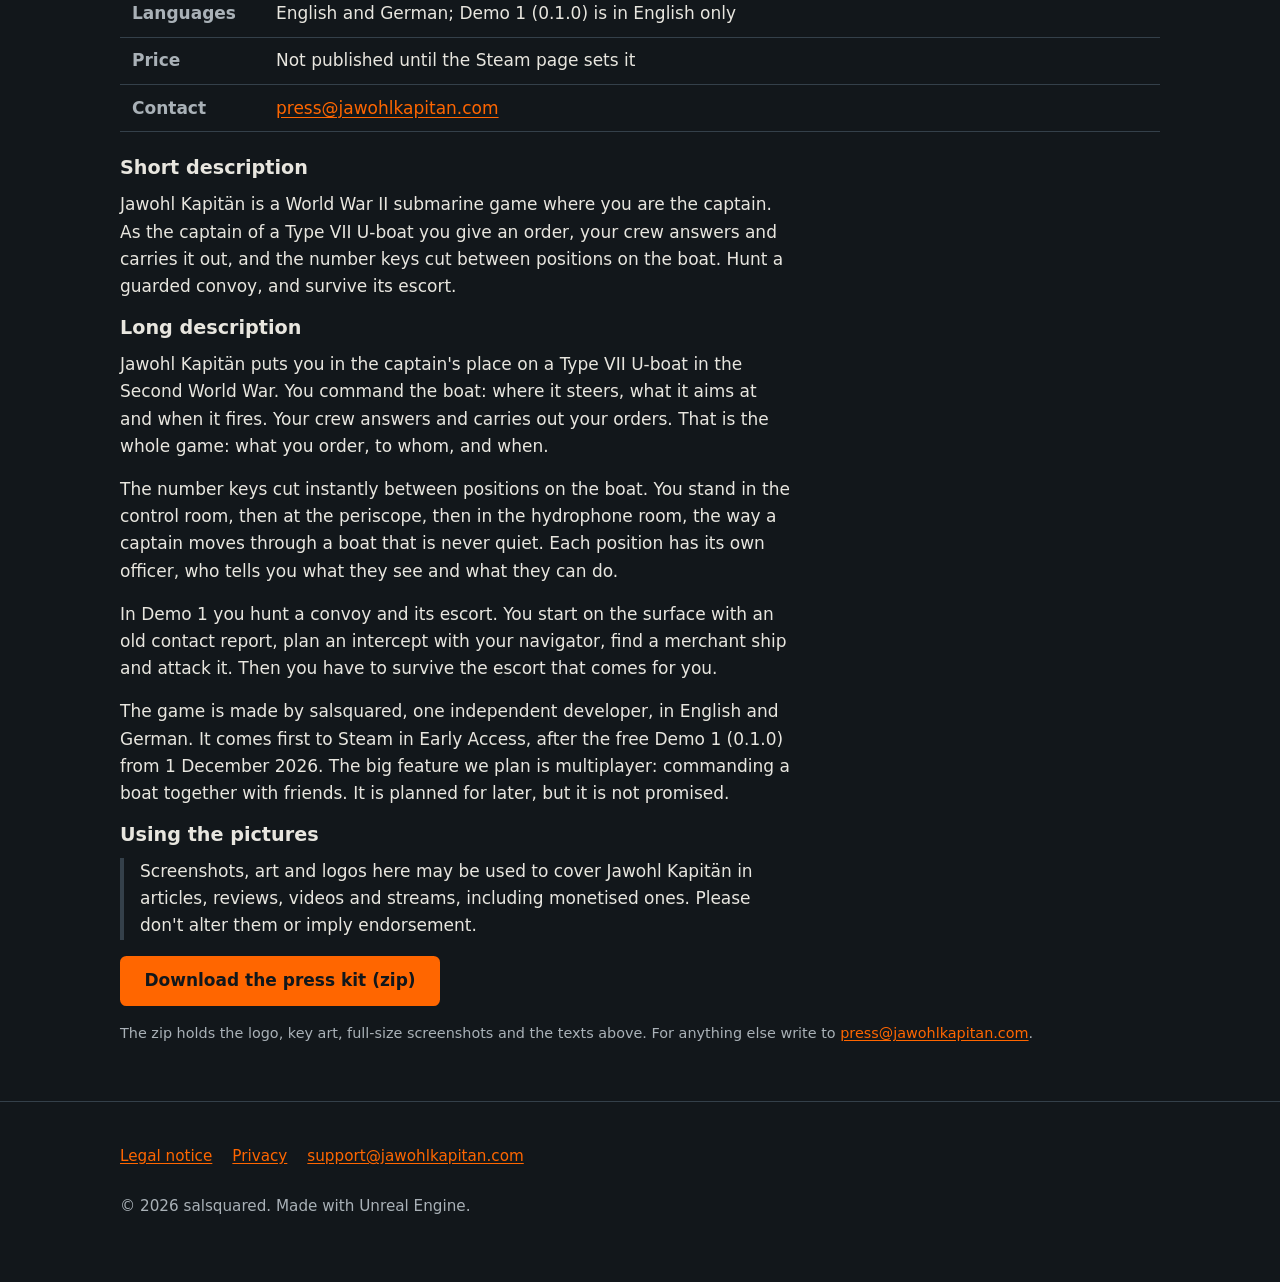
==== commit 74f3583a: "Settled copy and the wheel logo - Hook: "Command your own U-Boat. Your orders, your crew." - Long de" ====
--- a/index.html
+++ b/index.html
@@ -4,8 +4,7 @@
 <meta charset="utf-8">
 <meta name="viewport" content="width=device-width, initial-scale=1">
 <title>Jawohl Kapitän: command your own U-Boat</title>
-<!-- TODO-COPY: the hook is not settled (description, og:description, twitter:description and the hero). -->
-<meta name="description" content="Command your own U-Boat. Give the order, and your crew carries it out.">
+<meta name="description" content="Command your own U-Boat. Your orders, your crew.">
 <meta name="referrer" content="strict-origin-when-cross-origin">
 <meta name="theme-color" content="#12171b">
 <link rel="canonical" href="https://jawohlkapitan.com/">
@@ -14,14 +13,13 @@
 <link rel="alternate" hreflang="de" href="https://jawohlkapitan.com/de/">
 <link rel="alternate" hreflang="x-default" href="https://jawohlkapitan.com/">
 -->
-<!-- TODO-COPY: the JK badge logo is not settled (favicon, apple-touch-icon, hero logo). -->
 <link rel="icon" type="image/png" href="/assets/img/favicon.png">
 <link rel="apple-touch-icon" href="/assets/img/apple-touch-icon.png">
 <link rel="stylesheet" href="/assets/site.css">
 <meta property="og:type" content="website">
 <meta property="og:site_name" content="Jawohl Kapitän">
 <meta property="og:title" content="Jawohl Kapitän">
-<meta property="og:description" content="Command your own U-Boat. Give the order, and your crew carries it out.">
+<meta property="og:description" content="Command your own U-Boat. Your orders, your crew.">
 <meta property="og:url" content="https://jawohlkapitan.com/">
 <meta property="og:locale" content="en_US">
 <meta property="og:image" content="https://jawohlkapitan.com/assets/img/og.jpg">
@@ -30,7 +28,7 @@
 <meta property="og:image:alt" content="Jawohl Kapitän: a convoy seen through a periscope">
 <meta name="twitter:card" content="summary_large_image">
 <meta name="twitter:title" content="Jawohl Kapitän">
-<meta name="twitter:description" content="Command your own U-Boat. Give the order, and your crew carries it out.">
+<meta name="twitter:description" content="Command your own U-Boat. Your orders, your crew.">
 <meta name="twitter:image" content="https://jawohlkapitan.com/assets/img/og.jpg">
 <meta name="twitter:image:alt" content="Jawohl Kapitän: a convoy seen through a periscope">
 </head>
@@ -48,16 +46,13 @@
     <!-- PLACEHOLDER key art: replace assets/img/hero-1x.webp (800 px wide) and hero-2x.webp (1600 px wide). -->
     <img class="hero-img" src="/assets/img/hero-1x.webp" srcset="/assets/img/hero-1x.webp 800w, /assets/img/hero-2x.webp 1600w" sizes="100vw" width="1600" height="900" alt="A convoy of merchant ships on the open sea, seen through a periscope">
     <div class="hero-text">
-      <!-- TODO-COPY: the JK badge logo is not settled. -->
       <img class="hero-logo" src="/assets/img/logo-1x.webp" srcset="/assets/img/logo-1x.webp 1x, /assets/img/logo-2x.webp 2x" width="256" height="256" alt="Jawohl Kapitän logo">
       <h1 id="top-title">Jawohl Kapitän</h1>
-      <!-- TODO-COPY: the hook is not settled; it is repeated in the description, og:description and twitter:description meta tags. -->
-      <p class="hero-hook">Command your own U-Boat. Give the order, and your crew carries it out.</p>
+      <p class="hero-hook">Command your own U-Boat. Your orders, your crew.</p>
       <div class="buttons">
         <!-- STAGE 1 main button. Stage 2: "Wishlist on Steam" (href = the Steam store page). Stage 3: "Buy on Steam". See README, "Stage switches". -->
         <a class="btn" href="https://TODO-GOFUNDME">Support on GoFundMe</a>
         <!-- Second button from 1 December 2026: itch.io until the Steam page is up, then the Steam page. -->
-        <!-- TODO-COPY: the demo's name ("the free first demo") is not settled. -->
         <a class="btn btn-second" href="https://TODO-ITCH">Play the free demo</a>
       </div>
     </div>
@@ -153,8 +148,7 @@
   <div class="wrap">
     <h2 id="status-title">Where it stands</h2>
     <!-- Rewrite this one dated line at each milestone, together with the GoFundMe update. -->
-    <!-- TODO-COPY: the demo's name ("the free first demo") is not settled. -->
-    <p class="dated">1 December 2026: the free first demo is out. Boats and crew are still plain gray shapes; their real look comes next.</p>
+    <p class="dated">1 December 2026: the free Demo 1 (0.1.0) is out. Boats and crew are still plain gray shapes; their real look comes next.</p>
     <figure class="status-fig">
       <!-- PLACEHOLDER picture: replace assets/img/status-1x.webp and status-2x.webp with the newest picture -->
       <a href="/assets/img/status-2x.webp"><img src="/assets/img/status-1x.webp" srcset="/assets/img/status-1x.webp 800w, /assets/img/status-2x.webp 1600w" sizes="(min-width: 48rem) 48rem, 100vw" width="1600" height="900" loading="lazy" alt="The newest picture of the game"></a>
@@ -169,8 +163,7 @@
   <div class="wrap">
     <h2 id="support-title">Support it</h2>
     <div class="support">
-      <!-- TODO-COPY: the first line of section 6 ("pays for") is not settled. -->
-      <p>I am making this game on my own. The first $3,500 pays for a faster computer, so building the game stops waiting on a 2020 laptop. The next $3,000 pays for one month of my work, the tools I use, registering the game's name, and the first art.</p>
+      <p>I am making this game on my own. The first $3,500 aims to fund a faster computer, so building the game stops waiting on a 2020 laptop. The next $3,000 aims to fund one month of my work, the tools I use, registering the game's name, and the first art.</p>
       <p>A gift is a gift, not a purchase: nothing is sold or promised in return, and the money goes only to what the campaign page says. Updates go to everyone.</p>
       <div class="buttons"><a class="btn btn-second" href="https://TODO-GOFUNDME">Support on GoFundMe</a></div>
     </div>
@@ -212,9 +205,8 @@
         <tr><th scope="row">Genre</th><td>World War II submarine command</td></tr>
         <tr><th scope="row">Platform</th><td>Windows PC</td></tr>
         <tr><th scope="row">Engine</th><td>Unreal Engine 5</td></tr>
-        <!-- TODO-COPY: the demo's name ("the free first demo") is not settled. -->
-        <tr><th scope="row">Release</th><td>Steam Early Access, date not set. A free first demo from 1 December 2026.</td></tr>
-        <tr><th scope="row">Languages</th><td>English and German; the first demo is in English only</td></tr>
+        <tr><th scope="row">Release</th><td>Steam Early Access, date not set. The free Demo 1 (0.1.0) from 1 December 2026.</td></tr>
+        <tr><th scope="row">Languages</th><td>English and German; Demo 1 (0.1.0) is in English only</td></tr>
         <tr><th scope="row">Price</th><td>Not published until the Steam page sets it</td></tr>
         <tr><th scope="row">Contact</th><td><a href="mailto:press@jawohlkapitan.com">press@jawohlkapitan.com</a></td></tr>
       </tbody>
@@ -223,13 +215,10 @@
     <p class="desc">Jawohl Kapitän is a World War II submarine game where you are the captain. As the captain of a Type VII U-boat you give an order, your crew answers and carries it out, and the number keys cut between positions on the boat. Hunt a guarded convoy, and survive its escort.</p>
     <h3>Long description</h3>
     <div class="desc">
-      <!-- TODO-COPY: "You do not steer, aim or fire yourself." in this paragraph is not settled. -->
-      <p>Jawohl Kapitän puts you in the captain's place on a Type VII U-boat in the Second World War. You do not steer, aim or fire yourself. You give orders, and your crew answers and carries them out. That is the whole game: what you order, to whom, and when.</p>
+      <p>Jawohl Kapitän puts you in the captain's place on a Type VII U-boat in the Second World War. You command the boat: where it steers, what it aims at and when it fires. Your crew answers and carries out your orders. That is the whole game: what you order, to whom, and when.</p>
       <p>The number keys cut instantly between positions on the boat. You stand in the control room, then at the periscope, then in the hydrophone room, the way a captain moves through a boat that is never quiet. Each position has its own officer, who tells you what they see and what they can do.</p>
-      <!-- TODO-COPY: "first missions" (and its German) is not settled. -->
-      <p>The first missions have you hunt a convoy and its escort. You start on the surface with an old contact report, plan an intercept with your navigator, find a merchant ship and attack it. Then you have to survive the escort that comes for you.</p>
-      <!-- TODO-COPY: "the free first demo" is not settled. -->
-      <p>The game is made by salsquared, one independent developer, in English and German. It comes first to Steam in Early Access, after a free first demo from 1 December 2026. The big feature we plan is multiplayer: commanding a boat together with friends. It is planned for later, but it is not promised.</p>
+      <p>In Demo 1 you hunt a convoy and its escort. You start on the surface with an old contact report, plan an intercept with your navigator, find a merchant ship and attack it. Then you have to survive the escort that comes for you.</p>
+      <p>The game is made by salsquared, one independent developer, in English and German. It comes first to Steam in Early Access, after the free Demo 1 (0.1.0) from 1 December 2026. The big feature we plan is multiplayer: commanding a boat together with friends. It is planned for later, but it is not promised.</p>
     </div>
     <h3>Using the pictures</h3>
     <p class="use-line">Screenshots, art and logos here may be used to cover Jawohl Kapitän in articles, reviews, videos and streams, including monetised ones. Please don't alter them or imply endorsement.</p>
--- a/assets/site.css
+++ b/assets/site.css
@@ -56,7 +56,7 @@
 .hero::after { content: ""; grid-area: 1 / 1; background: linear-gradient(to bottom, rgba(18, 23, 27, 0.35), rgba(18, 23, 27, 0.9)); }
 .hero-text { position: relative; z-index: 1; align-self: end; padding: 2rem var(--gutter); max-width: var(--maxw); width: 100%; margin: 0 auto; }
 .hero-text > * { max-width: 40rem; }
-.hero-logo { width: 7rem; height: 7rem; border-radius: 0.5rem; margin-bottom: 1rem; }
+.hero-logo { width: 7rem; height: 7rem; margin-bottom: 1rem; }
 .hero h1 { margin-bottom: 0.5rem; }
 .hero-hook { font-size: 1.3rem; margin-bottom: 1.5rem; }
 
